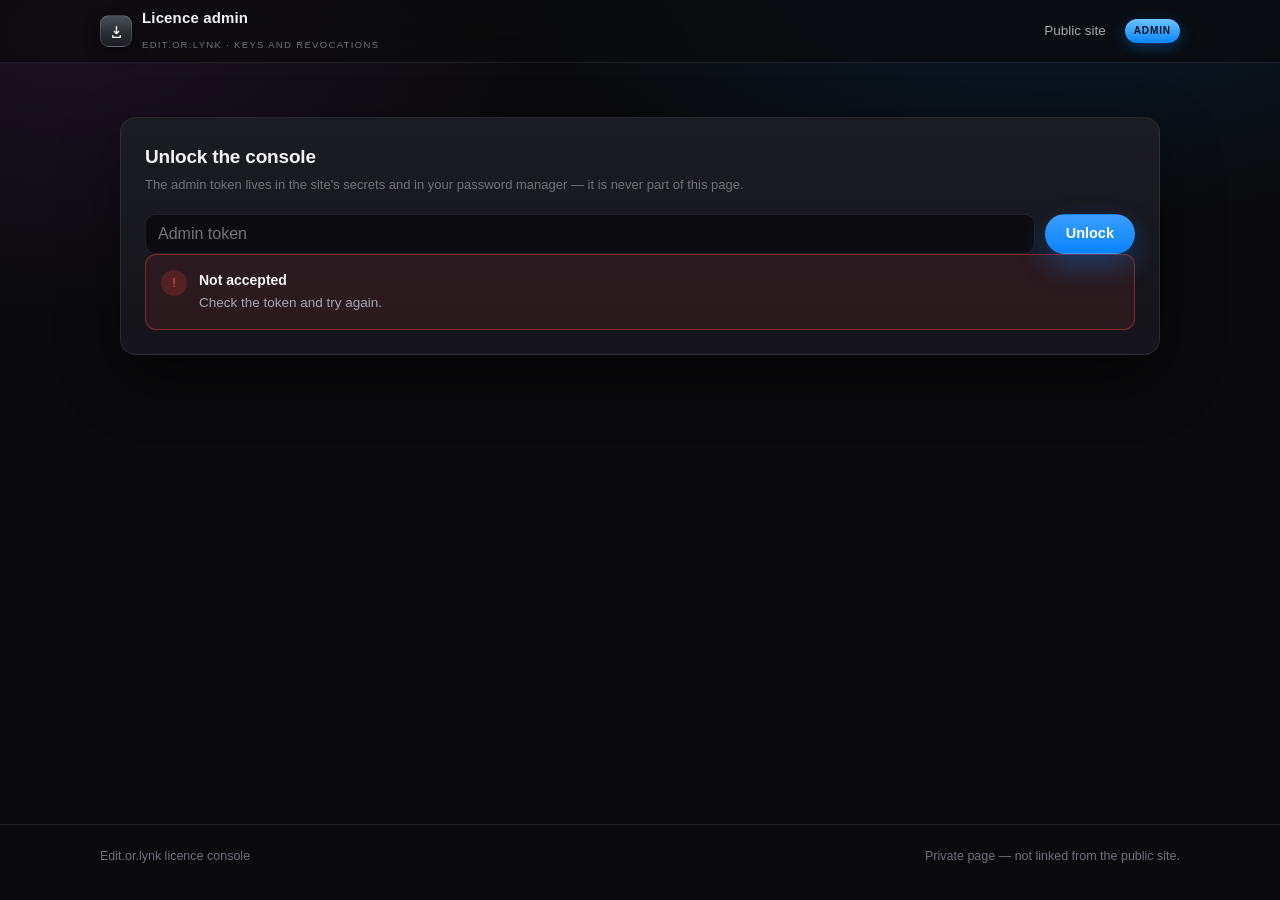
==== public/admin.html @ e5c4f93d "Add files via upload" ====
<!doctype html>
<html lang="en">
  <head>
    <meta charset="utf-8" />
    <meta name="viewport" content="width=device-width, initial-scale=1" />
    <title>Licence admin · Edit.or.lynk</title>
    <meta name="robots" content="noindex, nofollow" />
    <link rel="stylesheet" href="styles.css" />
  </head>
  <body>
    <header class="site-header">
      <div class="wrap">
        <a class="brand" href="admin.html">
          <span class="mark" aria-hidden="true">
            <svg width="17" height="17" viewBox="0 0 32 32" fill="none">
              <path d="M16 7v13M16 20l-4-4M16 20l4-4M9 24v3h14v-3" stroke="white" stroke-width="2.6" stroke-linecap="round" stroke-linejoin="round" />
            </svg>
          </span>
          <span>
            <strong>Licence admin</strong><br />
            <span class="sub">Edit.or.lynk · keys and revocations</span>
          </span>
        </a>
        <nav class="nav" aria-label="Main">
          <a class="link" href="get-pro-key.html">Public site</a>
          <span class="badge-pro">ADMIN</span>
        </nav>
      </div>
    </header>

    <main>
      <div class="wrap" style="max-width: 1040px">
        <section class="card" id="gate">
          <h2>Unlock the console</h2>
          <p class="hint">
            The admin token lives in the site's secrets and in your password manager —
            it is never part of this page.
          </p>
          <div class="toolbar" style="margin-bottom: 0">
            <input id="token" type="password" placeholder="Admin token" autocomplete="off" style="flex: 1; min-width: 220px" />
            <button class="btn btn-primary" id="unlock" type="button" style="height: 40px">Unlock</button>
          </div>
          <div class="status bad" id="gate-status" hidden>
            <span class="icon" aria-hidden="true">!</span>
            <span><strong>Not accepted</strong>Check the token and try again.</span>
          </div>
        </section>

        <div id="console" hidden>
          <section class="admin-grid" aria-label="Overview">
            <div class="stat"><div class="k">Active keys</div><div class="v" id="stat-active">—</div></div>
            <div class="stat"><div class="k">Total issued</div><div class="v" id="stat-total">—</div></div>
            <div class="stat"><div class="k">Revoked</div><div class="v" id="stat-revoked">—</div></div>
            <div class="stat"><div class="k">Campaign keys</div><div class="v" id="stat-issued">—</div></div>
          </section>

          <section class="card">
            <h2>Generate keys</h2>
            <p class="hint">Cryptographically random, one redemption each, expiring a year from today.</p>
            <div class="toolbar" style="margin-bottom: 0">
              <input id="gen-count" type="number" min="1" max="50" value="1" aria-label="How many keys" />
              <select id="gen-days" aria-label="Validity in days">
                <option value="30">30 days</option>
                <option value="90">90 days</option>
                <option value="180">180 days</option>
                <option value="365" selected>1 year</option>
                <option value="730">2 years</option>
              </select>
              <input id="gen-note" type="text" placeholder="Note (e.g. winner, partner)" aria-label="Note" />
              <button class="btn btn-primary" id="generate" type="button" style="height: 40px">Generate</button>
            </div>
            <div class="status good" id="gen-result" hidden>
              <span class="icon" aria-hidden="true">✓</span>
              <span><strong>Keys created</strong><span id="gen-keys"></span></span>
            </div>
          </section>

          <section class="card">
            <h2>Keys</h2>
            <div class="toolbar">
              <input id="search" type="search" placeholder="Search a key…" aria-label="Search keys" />
              <select id="filter" aria-label="Filter by status">
                <option value="">All statuses</option>
                <option value="active">Active</option>
                <option value="revoked">Revoked</option>
              </select>
            </div>
            <div class="table-scroll">
              <table>
                <thead>
                  <tr>
                    <th>Key</th>
                    <th>Status</th>
                    <th>Created</th>
                    <th>Expires</th>
                    <th>Uses</th>
                    <th>Note</th>
                    <th></th>
                  </tr>
                </thead>
                <tbody id="rows">
                  <tr><td colspan="7">Unlock the console to see keys.</td></tr>
                </tbody>
              </table>
            </div>
          </section>

          <section class="card">
            <h2>Audit</h2>
            <p class="hint">Activations, campaign issues, revocations and rejected attempts.</p>
            <ul class="log" id="audit">
              <li><span>No entries yet.</span></li>
            </ul>
          </section>
        </div>
      </div>
    </main>

    <footer class="site-footer">
      <div class="wrap">
        <span>Edit.or.lynk licence console</span>
        <span>Private page — not linked from the public site.</span>
      </div>
    </footer>

    <script src="admin.js"></script>
  </body>
</html>
---- public/styles.css ----
/* Edit.or.lynk — Pro Key site
   Visual direction: a dark premium page with glassy cards, a plan badge,
   a numbered path, a highlighted result card and a quiet trust line — the
   shape of a modern download-manager pricing page, drawn in this app's own
   graphite palette. */

:root {
  color-scheme: dark;
  --bg: #0a0a0c;
  --panel: #14141a;
  --panel-2: #1b1b22;
  --panel-3: #22222b;
  --text: #f4f4f6;
  --secondary: #a6a6b0;
  --tertiary: #71717c;
  --stroke: rgba(255, 255, 255, 0.085);
  --stroke-strong: rgba(255, 255, 255, 0.16);
  --accent: #0a84ff;
  --accent-soft: rgba(10, 132, 255, 0.14);
  --green: #30d158;
  --green-soft: rgba(48, 209, 88, 0.12);
  --amber: #ffd60a;
  --red: #ff453a;
  --radius: 16px;
  --radius-sm: 11px;
  --shadow: 0 24px 60px rgba(0, 0, 0, 0.45);
}

* {
  box-sizing: border-box;
}

html {
  -webkit-text-size-adjust: 100%;
}

body {
  margin: 0;
  min-height: 100vh;
  background:
    radial-gradient(900px 480px at 82% -8%, rgba(10, 132, 255, 0.16), transparent 62%),
    radial-gradient(760px 460px at 6% 4%, rgba(191, 90, 242, 0.1), transparent 60%),
    var(--bg);
  color: var(--text);
  font: 16px/1.55 -apple-system, BlinkMacSystemFont, "SF Pro Text", "Segoe UI", Roboto, Helvetica, Arial, sans-serif;
  -webkit-font-smoothing: antialiased;
  display: flex;
  flex-direction: column;
}

a {
  color: inherit;
}

button,
input {
  font: inherit;
}

:focus-visible {
  outline: 2px solid var(--accent);
  outline-offset: 2px;
}

.wrap {
  width: min(1080px, calc(100% - 40px));
  margin: 0 auto;
}

/* --- Header -------------------------------------------------------------- */

.site-header {
  position: sticky;
  top: 0;
  z-index: 20;
  backdrop-filter: blur(16px);
  background: rgba(10, 10, 12, 0.72);
  border-bottom: 1px solid var(--stroke);
}

.site-header .wrap {
  display: flex;
  align-items: center;
  gap: 14px;
  height: 62px;
}

.brand {
  display: flex;
  align-items: center;
  gap: 10px;
  text-decoration: none;
  min-width: 0;
}

.brand .mark {
  width: 32px;
  height: 32px;
  border-radius: 9px;
  display: grid;
  place-items: center;
  background: linear-gradient(180deg, #4a4e57, #272a2f 62%, #1b1d21);
  border: 1px solid rgba(255, 255, 255, 0.16);
  box-shadow: 0 6px 16px rgba(0, 0, 0, 0.4);
  flex: none;
}

.brand strong {
  font-size: 15px;
  font-weight: 650;
  letter-spacing: 0.01em;
  white-space: nowrap;
}

.brand .sub {
  font-size: 9.5px;
  letter-spacing: 0.14em;
  color: var(--tertiary);
  text-transform: uppercase;
}

.nav {
  margin-left: auto;
  display: flex;
  align-items: center;
  gap: 8px;
}

.nav a.link {
  font-size: 13.5px;
  color: var(--secondary);
  text-decoration: none;
  padding: 8px 11px;
  border-radius: 9px;
}

.nav a.link:hover {
  color: var(--text);
  background: rgba(255, 255, 255, 0.05);
}

.badge-pro {
  font-size: 10px;
  font-weight: 800;
  letter-spacing: 0.09em;
  color: #06121f;
  background: linear-gradient(180deg, #6cc4ff, var(--accent));
  padding: 4px 9px;
  border-radius: 999px;
  box-shadow: 0 4px 14px rgba(10, 132, 255, 0.35);
}

/* --- Hero ---------------------------------------------------------------- */

main {
  flex: 1;
  padding: 54px 0 72px;
}

.hero {
  text-align: center;
  max-width: 720px;
  margin: 0 auto 34px;
}

.pill {
  display: inline-flex;
  align-items: center;
  gap: 7px;
  font-size: 12px;
  font-weight: 600;
  color: var(--secondary);
  background: rgba(255, 255, 255, 0.05);
  border: 1px solid var(--stroke);
  padding: 6px 13px;
  border-radius: 999px;
  margin-bottom: 18px;
}

.pill .dot {
  width: 7px;
  height: 7px;
  border-radius: 50%;
  background: var(--green);
  box-shadow: 0 0 10px rgba(48, 209, 88, 0.7);
}

h1 {
  font-size: clamp(34px, 6vw, 52px);
  line-height: 1.06;
  letter-spacing: -0.02em;
  margin: 0 0 14px;
  font-weight: 750;
}

h1 em {
  font-style: normal;
  background: linear-gradient(120deg, #8ec9ff, var(--accent) 55%, #b58cff);
  -webkit-background-clip: text;
  background-clip: text;
  color: transparent;
}

.lede {
  font-size: clamp(15px, 2.4vw, 17.5px);
  color: var(--secondary);
  margin: 0 auto;
  max-width: 620px;
}

/* --- Steps --------------------------------------------------------------- */

.steps {
  display: grid;
  grid-template-columns: repeat(4, 1fr);
  gap: 14px;
  margin: 34px 0 30px;
}

.step {
  background: linear-gradient(180deg, var(--panel-2), var(--panel));
  border: 1px solid var(--stroke);
  border-radius: var(--radius);
  padding: 18px 16px;
  text-align: left;
}

.step .num {
  width: 26px;
  height: 26px;
  border-radius: 8px;
  display: grid;
  place-items: center;
  font-size: 12.5px;
  font-weight: 700;
  background: var(--accent-soft);
  color: #7cc0ff;
  border: 1px solid rgba(10, 132, 255, 0.35);
  margin-bottom: 11px;
}

.step h3 {
  font-size: 14px;
  margin: 0 0 5px;
  font-weight: 650;
}

.step p {
  font-size: 12.5px;
  color: var(--tertiary);
  margin: 0;
}

/* --- Cards --------------------------------------------------------------- */

.card {
  background: linear-gradient(180deg, var(--panel-2), var(--panel));
  border: 1px solid var(--stroke);
  border-radius: var(--radius);
  padding: 24px;
  box-shadow: var(--shadow);
}

.card + .card {
  margin-top: 16px;
}

.card h2 {
  font-size: 19px;
  margin: 0 0 4px;
  font-weight: 680;
  letter-spacing: -0.01em;
}

.card .hint {
  font-size: 13px;
  color: var(--tertiary);
  margin: 0 0 18px;
}

.grid-2 {
  display: grid;
  grid-template-columns: 1.15fr 0.85fr;
  gap: 16px;
}

.field label {
  display: block;
  font-size: 12.5px;
  font-weight: 600;
  color: var(--secondary);
  margin-bottom: 7px;
}

.field input {
  width: 100%;
  height: 48px;
  padding: 0 15px;
  border-radius: var(--radius-sm);
  border: 1px solid var(--stroke);
  background: #0c0c10;
  color: var(--text);
}

.field input::placeholder {
  color: var(--tertiary);
}

.field input:focus {
  border-color: rgba(10, 132, 255, 0.6);
}

.actions {
  display: flex;
  flex-wrap: wrap;
  gap: 10px;
  margin-top: 16px;
  align-items: center;
}

.btn {
  display: inline-flex;
  align-items: center;
  justify-content: center;
  gap: 8px;
  height: 46px;
  padding: 0 20px;
  border-radius: 999px;
  border: 1px solid transparent;
  font-size: 14.5px;
  font-weight: 640;
  cursor: pointer;
  text-decoration: none;
  transition: transform 0.12s ease, filter 0.12s ease, background 0.12s ease;
}

.btn:active {
  transform: scale(0.985);
}

.btn-primary {
  background: linear-gradient(180deg, #3a9dff, var(--accent));
  color: #fff;
  box-shadow: 0 12px 28px rgba(10, 132, 255, 0.32);
}

.btn-primary:hover {
  filter: brightness(1.06);
}

.btn-ghost {
  background: rgba(255, 255, 255, 0.06);
  border-color: var(--stroke);
  color: var(--text);
}

.btn-ghost:hover {
  background: rgba(255, 255, 255, 0.1);
}

.btn[disabled] {
  opacity: 0.55;
  cursor: not-allowed;
}

/* --- Verification status -------------------------------------------------- */

.status {
  display: flex;
  gap: 12px;
  align-items: flex-start;
  padding: 15px;
  border-radius: var(--radius-sm);
  border: 1px solid var(--stroke);
  background: rgba(255, 255, 255, 0.035);
  font-size: 13.5px;
  color: var(--secondary);
}

.status .icon {
  flex: none;
  width: 26px;
  height: 26px;
  border-radius: 50%;
  display: grid;
  place-items: center;
  background: rgba(255, 255, 255, 0.07);
  color: var(--secondary);
  font-size: 13px;
}

.status strong {
  display: block;
  color: var(--text);
  font-size: 14px;
  margin-bottom: 2px;
}

.status.pending .icon {
  color: var(--amber);
}

.status.good {
  border-color: rgba(48, 209, 88, 0.4);
  background: var(--green-soft);
}

.status.good .icon {
  background: rgba(48, 209, 88, 0.2);
  color: var(--green);
}

.status.bad {
  border-color: rgba(255, 69, 58, 0.4);
  background: rgba(255, 69, 58, 0.09);
}

.status.bad .icon {
  background: rgba(255, 69, 58, 0.2);
  color: var(--red);
}

.status.warn {
  border-color: rgba(255, 214, 10, 0.35);
  background: rgba(255, 214, 10, 0.08);
}

.status.warn .icon {
  background: rgba(255, 214, 10, 0.18);
  color: var(--amber);
}

.spinner {
  width: 14px;
  height: 14px;
  border-radius: 50%;
  border: 2px solid rgba(255, 255, 255, 0.22);
  border-top-color: var(--accent);
  animation: spin 0.8s linear infinite;
}

@keyframes spin {
  to {
    transform: rotate(360deg);
  }
}

.code-box {
  margin-top: 14px;
  display: flex;
  align-items: center;
  gap: 12px;
  padding: 14px 16px;
  border-radius: var(--radius-sm);
  background: #0c0c10;
  border: 1px dashed var(--stroke-strong);
}

.code-box .label {
  font-size: 11.5px;
  letter-spacing: 0.1em;
  text-transform: uppercase;
  color: var(--tertiary);
}

.code-box code {
  font-family: "SF Mono", ui-monospace, Menlo, monospace;
  font-size: 22px;
  font-weight: 650;
  letter-spacing: 0.16em;
}

/* --- Key result ----------------------------------------------------------- */

.key-result {
  text-align: center;
  padding: 26px;
  border-radius: var(--radius);
  background:
    radial-gradient(420px 160px at 50% 0%, rgba(48, 209, 88, 0.16), transparent 70%),
    linear-gradient(180deg, var(--panel-2), var(--panel));
  border: 1px solid rgba(48, 209, 88, 0.35);
}

.key-result .tick {
  width: 62px;
  height: 62px;
  margin: 0 auto 14px;
  border-radius: 50%;
  display: grid;
  place-items: center;
  background: var(--green-soft);
  border: 1.5px solid rgba(48, 209, 88, 0.55);
  color: var(--green);
  font-size: 28px;
  animation: pop 0.45s cubic-bezier(0.2, 0.9, 0.3, 1.4);
}

@keyframes pop {
  from {
    transform: scale(0.4);
    opacity: 0;
  }
  to {
    transform: scale(1);
    opacity: 1;
  }
}

.key-result h2 {
  margin-bottom: 6px;
}

.key-value {
  font-family: "SF Mono", ui-monospace, Menlo, monospace;
  font-size: clamp(20px, 4.4vw, 30px);
  font-weight: 700;
  letter-spacing: 0.08em;
  padding: 15px;
  margin: 16px 0;
  border-radius: var(--radius-sm);
  background: #0c0c10;
  border: 1px solid var(--stroke);
  word-break: break-all;
}

.howto {
  text-align: left;
  margin: 8px auto 0;
  max-width: 460px;
  font-size: 13.5px;
  color: var(--secondary);
}

.howto ol {
  margin: 10px 0 0;
  padding-left: 20px;
}

.howto li {
  margin-bottom: 5px;
}

.trust {
  text-align: center;
  color: var(--tertiary);
  font-size: 12.5px;
  margin-top: 26px;
}

/* --- Features strip -------------------------------------------------------- */

.features {
  display: grid;
  grid-template-columns: repeat(3, 1fr);
  gap: 14px;
  margin-top: 18px;
}

.feature {
  background: var(--panel);
  border: 1px solid var(--stroke);
  border-radius: var(--radius);
  padding: 16px;
}

.feature h3 {
  font-size: 13.5px;
  margin: 0 0 4px;
}

.feature p {
  font-size: 12.5px;
  color: var(--tertiary);
  margin: 0;
}

.feature .tick {
  color: var(--green);
  font-weight: 800;
}

/* --- Admin ----------------------------------------------------------------- */

.admin-grid {
  display: grid;
  grid-template-columns: repeat(4, 1fr);
  gap: 12px;
  margin-bottom: 18px;
}

.stat {
  background: var(--panel-2);
  border: 1px solid var(--stroke);
  border-radius: var(--radius-sm);
  padding: 15px;
}

.stat .k {
  font-size: 11px;
  letter-spacing: 0.1em;
  text-transform: uppercase;
  color: var(--tertiary);
}

.stat .v {
  font-size: 27px;
  font-weight: 720;
  letter-spacing: -0.02em;
}

.toolbar {
  display: flex;
  flex-wrap: wrap;
  gap: 10px;
  margin-bottom: 14px;
  align-items: center;
}

.toolbar input,
.toolbar select {
  height: 40px;
  padding: 0 12px;
  border-radius: 10px;
  background: #0c0c10;
  border: 1px solid var(--stroke);
  color: var(--text);
}

.toolbar input[type="search"] {
  min-width: 240px;
  flex: 1;
}

table {
  width: 100%;
  border-collapse: collapse;
  font-size: 13px;
}

th,
td {
  text-align: left;
  padding: 11px 10px;
  border-bottom: 1px solid var(--stroke);
  vertical-align: middle;
}

th {
  font-size: 11px;
  text-transform: uppercase;
  letter-spacing: 0.08em;
  color: var(--tertiary);
}

td.key {
  font-family: "SF Mono", ui-monospace, Menlo, monospace;
  letter-spacing: 0.03em;
}

.tag {
  display: inline-block;
  font-size: 11px;
  font-weight: 650;
  padding: 3px 8px;
  border-radius: 999px;
  border: 1px solid var(--stroke);
  color: var(--secondary);
}

.tag.active {
  color: var(--green);
  border-color: rgba(48, 209, 88, 0.45);
  background: var(--green-soft);
}

.tag.revoked {
  color: var(--red);
  border-color: rgba(255, 69, 58, 0.45);
  background: rgba(255, 69, 58, 0.1);
}

.row-actions {
  display: flex;
  gap: 6px;
}

.mini {
  height: 30px;
  padding: 0 11px;
  border-radius: 8px;
  font-size: 12px;
  font-weight: 600;
  border: 1px solid var(--stroke);
  background: rgba(255, 255, 255, 0.06);
  color: var(--text);
  cursor: pointer;
}

.mini.danger {
  color: var(--red);
  border-color: rgba(255, 69, 58, 0.4);
}

.table-scroll {
  overflow-x: auto;
}

.log {
  list-style: none;
  padding: 0;
  margin: 0;
  font-size: 12.5px;
}

.log li {
  display: flex;
  gap: 10px;
  padding: 8px 0;
  border-bottom: 1px solid var(--stroke);
  color: var(--secondary);
}

.log time {
  color: var(--tertiary);
  font-family: "SF Mono", ui-monospace, Menlo, monospace;
  font-size: 11.5px;
  flex: none;
}

/* --- Footer ---------------------------------------------------------------- */

.site-footer {
  border-top: 1px solid var(--stroke);
  padding: 22px 0 34px;
  color: var(--tertiary);
  font-size: 12.5px;
}

.site-footer .wrap {
  display: flex;
  flex-wrap: wrap;
  gap: 12px;
  align-items: center;
  justify-content: space-between;
}

/* --- Responsive ------------------------------------------------------------ */

@media (max-width: 960px) {
  .steps {
    grid-template-columns: repeat(2, 1fr);
  }
  .grid-2 {
    grid-template-columns: 1fr;
  }
  .features {
    grid-template-columns: 1fr 1fr;
  }
  .admin-grid {
    grid-template-columns: 1fr 1fr;
  }
}

@media (max-width: 640px) {
  .wrap {
    width: calc(100% - 28px);
  }
  main {
    padding: 34px 0 52px;
  }
  .steps,
  .features {
    grid-template-columns: 1fr;
  }
  .nav a.link {
    display: none;
  }
  .card {
    padding: 18px;
  }
  .actions .btn {
    width: 100%;
  }
  .site-footer .wrap {
    justify-content: center;
    text-align: center;
  }
}
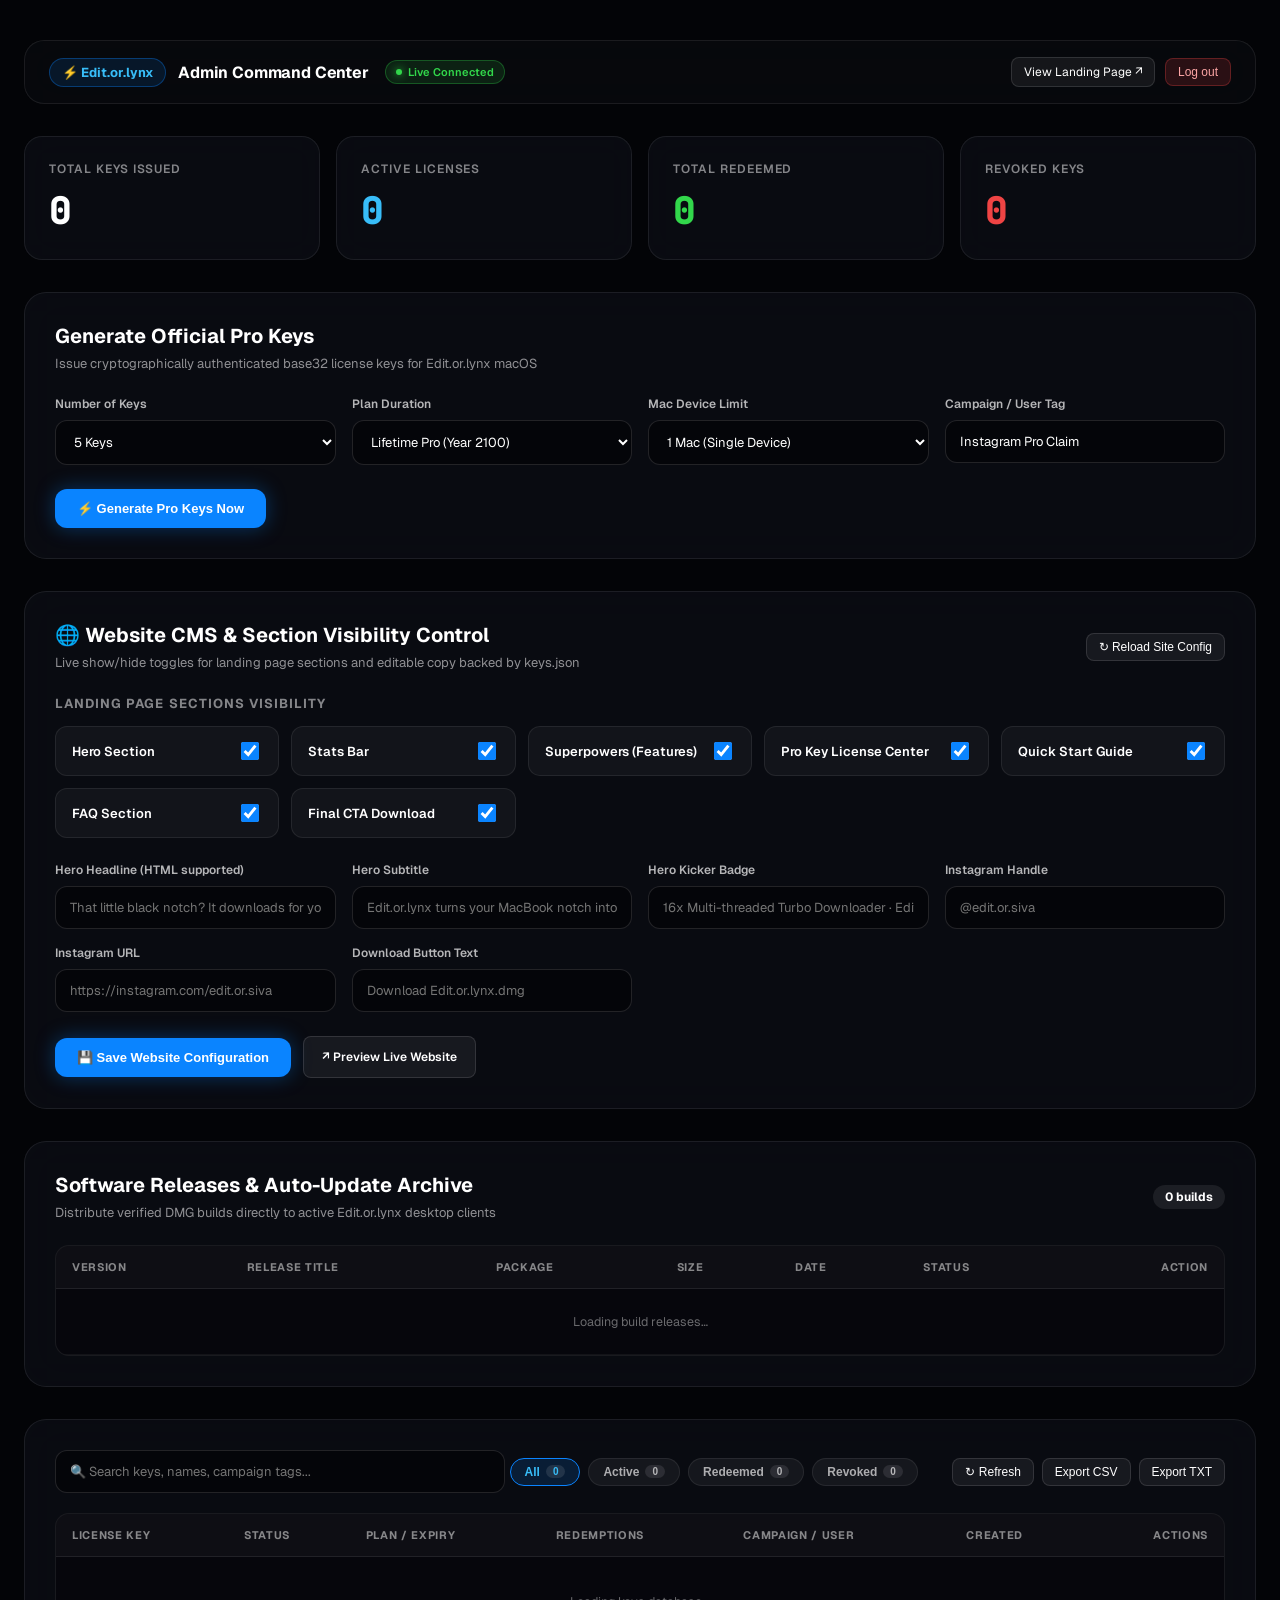
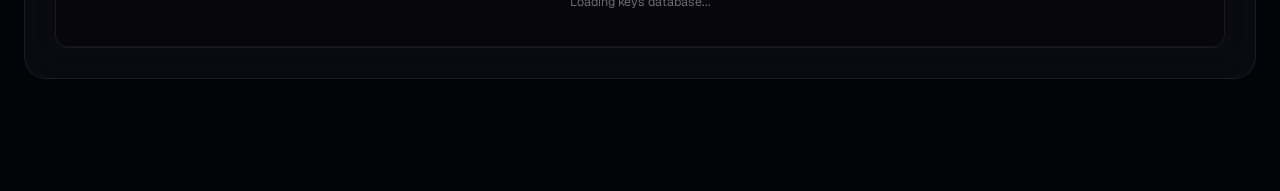
==== commit eee99753: "feat: in-app settings with notch sizing, YouTube 4K & lossless stream selector, unique now playing c" ====
--- a/public/admin.html
+++ b/public/admin.html
@@ -1,128 +1,647 @@
-<!doctype html>
+<!DOCTYPE html>
 <html lang="en">
-  <head>
-    <meta charset="utf-8" />
-    <meta name="viewport" content="width=device-width, initial-scale=1" />
-    <title>Licence admin · Edit.or.lynk</title>
-    <meta name="robots" content="noindex, nofollow" />
-    <link rel="stylesheet" href="styles.css" />
-  </head>
-  <body>
-    <header class="site-header">
-      <div class="wrap">
-        <a class="brand" href="admin.html">
-          <span class="mark" aria-hidden="true">
-            <svg width="17" height="17" viewBox="0 0 32 32" fill="none">
-              <path d="M16 7v13M16 20l-4-4M16 20l4-4M9 24v3h14v-3" stroke="white" stroke-width="2.6" stroke-linecap="round" stroke-linejoin="round" />
-            </svg>
-          </span>
-          <span>
-            <strong>Licence admin</strong><br />
-            <span class="sub">Edit.or.lynk · keys and revocations</span>
-          </span>
+<head>
+  <meta charset="UTF-8">
+  <meta name="viewport" content="width=device-width, initial-scale=1.0">
+  <title>Admin Dashboard · Edit.or.lynx Pro Key Command Center</title>
+  
+  <link rel="preconnect" href="https://fonts.googleapis.com">
+  <link rel="preconnect" href="https://fonts.gstatic.com" crossorigin>
+  <link href="https://fonts.googleapis.com/css2?family=Geist:wght@400;500;600;700&family=JetBrains+Mono:wght@400;600&display=swap" rel="stylesheet">
+  
+  <link rel="stylesheet" href="/styles.css">
+  <link rel="icon" href="data:image/svg+xml,<svg xmlns=%22http://www.w3.org/2000/svg%22 viewBox=%220 0 24 24%22><path fill=%22%230a84ff%22 d=%22M12 2L2 7l10 5 10-5-10-5zM2 17l10 5 10-5M2 12l10 5 10-5%22/></svg>">
+
+  <style>
+    :root {
+      --admin-bg: #030407;
+      --admin-card: rgba(13, 15, 23, 0.72);
+      --admin-border: rgba(255, 255, 255, 0.08);
+      --admin-accent: #0a84ff;
+    }
+    body {
+      background: var(--admin-bg);
+      color: #fff;
+      font-family: 'Geist', -apple-system, BlinkMacSystemFont, 'Inter', sans-serif;
+      margin: 0;
+      padding: 0;
+      min-height: 100vh;
+      overflow-x: hidden;
+    }
+    .admin-container {
+      max-width: 1240px;
+      margin: 0 auto;
+      padding: 40px 24px 80px;
+      position: relative;
+      z-index: 10;
+    }
+    .admin-nav {
+      display: flex;
+      align-items: center;
+      justify-content: space-between;
+      padding: 16px 24px;
+      background: rgba(10, 12, 18, 0.6);
+      backdrop-filter: blur(20px);
+      border: 1px solid var(--admin-border);
+      border-radius: 20px;
+      margin-bottom: 32px;
+    }
+    .admin-brand {
+      display: flex;
+      align-items: center;
+      gap: 12px;
+      text-decoration: none;
+      color: #fff;
+    }
+    .admin-logo-pill {
+      display: flex;
+      align-items: center;
+      gap: 8px;
+      padding: 5px 12px;
+      background: rgba(10, 132, 255, 0.12);
+      border: 1px solid rgba(10, 132, 255, 0.35);
+      border-radius: 100px;
+      font-size: 13px;
+      font-weight: 700;
+      color: #38bdf8;
+    }
+    .admin-status-badge {
+      display: inline-flex;
+      align-items: center;
+      gap: 6px;
+      padding: 4px 10px;
+      border-radius: 100px;
+      background: rgba(50, 215, 75, 0.12);
+      border: 1px solid rgba(50, 215, 75, 0.3);
+      font-size: 11px;
+      font-weight: 600;
+      color: #32d74b;
+    }
+    .admin-status-badge .dot {
+      width: 6px;
+      height: 6px;
+      border-radius: 50%;
+      background: #32d74b;
+      box-shadow: 0 0 8px #32d74b;
+    }
+    .admin-grid {
+      display: grid;
+      grid-template-columns: repeat(auto-fit, minmax(240px, 1fr));
+      gap: 16px;
+      margin-bottom: 32px;
+    }
+    .stat-tile {
+      background: var(--admin-card);
+      border: 1px solid var(--admin-border);
+      backdrop-filter: blur(16px);
+      padding: 24px;
+      border-radius: 18px;
+      position: relative;
+      overflow: hidden;
+      transition: transform 0.3s, border-color 0.3s;
+    }
+    .stat-tile:hover {
+      transform: translateY(-2px);
+      border-color: rgba(10, 132, 255, 0.3);
+    }
+    .stat-title {
+      font-size: 12px;
+      text-transform: uppercase;
+      letter-spacing: 0.08em;
+      color: rgba(255, 255, 255, 0.5);
+      margin-bottom: 8px;
+      font-weight: 600;
+    }
+    .stat-val {
+      font-size: 38px;
+      font-weight: 800;
+      font-family: 'JetBrains Mono', monospace;
+      color: #fff;
+    }
+    .glass-card {
+      background: var(--admin-card);
+      border: 1px solid var(--admin-border);
+      backdrop-filter: blur(20px);
+      border-radius: 22px;
+      padding: 30px;
+      margin-bottom: 32px;
+      position: relative;
+    }
+    .card-header {
+      margin-bottom: 24px;
+    }
+    .card-header h3 {
+      font-size: 20px;
+      font-weight: 700;
+      margin: 0 0 6px 0;
+      color: #fff;
+    }
+    .card-header p {
+      font-size: 13px;
+      color: rgba(255, 255, 255, 0.55);
+      margin: 0;
+    }
+    .generator-grid {
+      display: grid;
+      grid-template-columns: repeat(auto-fit, minmax(200px, 1fr));
+      gap: 16px;
+      margin-bottom: 24px;
+    }
+    .input-group {
+      display: flex;
+      flex-direction: column;
+      gap: 8px;
+    }
+    .input-group label {
+      font-size: 12px;
+      font-weight: 600;
+      color: rgba(255, 255, 255, 0.7);
+    }
+    .select-field, .input-field {
+      background: rgba(0, 0, 0, 0.45);
+      border: 1px solid rgba(255, 255, 255, 0.12);
+      border-radius: 12px;
+      padding: 12px 14px;
+      color: #fff;
+      font-size: 13px;
+      outline: none;
+      transition: border-color 0.2s, box-shadow 0.2s;
+      font-family: inherit;
+    }
+    .select-field:focus, .input-field:focus {
+      border-color: var(--admin-accent);
+      box-shadow: 0 0 16px rgba(10, 132, 255, 0.3);
+    }
+    .filter-bar {
+      display: flex;
+      align-items: center;
+      justify-content: space-between;
+      gap: 16px;
+      margin-bottom: 20px;
+      flex-wrap: wrap;
+    }
+    .filter-chips {
+      display: flex;
+      gap: 8px;
+    }
+    .filter-chip {
+      background: rgba(255, 255, 255, 0.05);
+      border: 1px solid rgba(255, 255, 255, 0.08);
+      border-radius: 100px;
+      padding: 6px 14px;
+      font-size: 12px;
+      font-weight: 600;
+      color: rgba(255, 255, 255, 0.65);
+      cursor: pointer;
+      display: inline-flex;
+      align-items: center;
+      gap: 6px;
+      transition: all 0.2s;
+    }
+    .filter-chip:hover {
+      color: #fff;
+      border-color: rgba(255, 255, 255, 0.2);
+    }
+    .filter-chip.active {
+      background: rgba(10, 132, 255, 0.15);
+      border-color: var(--admin-accent);
+      color: #38bdf8;
+    }
+    .count-badge {
+      background: rgba(255, 255, 255, 0.1);
+      padding: 1px 7px;
+      border-radius: 10px;
+      font-size: 10px;
+    }
+    .table-wrap {
+      overflow-x: auto;
+      border-radius: 14px;
+      border: 1px solid rgba(255, 255, 255, 0.08);
+      background: rgba(0, 0, 0, 0.3);
+    }
+    .keys-table {
+      width: 100%;
+      border-collapse: collapse;
+      text-align: left;
+      font-size: 12.5px;
+    }
+    .keys-table th {
+      padding: 14px 16px;
+      background: rgba(255, 255, 255, 0.03);
+      color: rgba(255, 255, 255, 0.5);
+      font-size: 11px;
+      text-transform: uppercase;
+      letter-spacing: 0.06em;
+      border-bottom: 1px solid rgba(255, 255, 255, 0.08);
+    }
+    .keys-table td {
+      padding: 14px 16px;
+      border-bottom: 1px solid rgba(255, 255, 255, 0.05);
+      color: rgba(255, 255, 255, 0.85);
+    }
+    .keys-table tr:hover td {
+      background: rgba(255, 255, 255, 0.02);
+    }
+    .key-badge {
+      display: inline-block;
+      padding: 3px 8px;
+      border-radius: 6px;
+      font-size: 11px;
+      font-weight: 700;
+      text-transform: uppercase;
+    }
+    .badge-active { background: rgba(50, 215, 75, 0.15); color: #32d74b; }
+    .badge-redeemed { background: rgba(56, 189, 248, 0.15); color: #38bdf8; }
+    .badge-revoked { background: rgba(239, 68, 68, 0.15); color: #ef4444; }
+    
+    .btn-admin {
+      background: var(--admin-accent);
+      color: #fff;
+      border: none;
+      border-radius: 12px;
+      padding: 12px 22px;
+      font-size: 13px;
+      font-weight: 700;
+      cursor: pointer;
+      display: inline-flex;
+      align-items: center;
+      gap: 8px;
+      box-shadow: 0 0 20px rgba(10, 132, 255, 0.35);
+      transition: all 0.2s;
+    }
+    .btn-admin:hover {
+      background: #0070e0;
+      transform: translateY(-1px);
+    }
+    .btn-sm-ghost {
+      background: rgba(255, 255, 255, 0.06);
+      border: 1px solid rgba(255, 255, 255, 0.12);
+      border-radius: 8px;
+      padding: 6px 12px;
+      color: #fff;
+      font-size: 12px;
+      cursor: pointer;
+      text-decoration: none;
+      transition: background 0.2s;
+    }
+    .btn-sm-ghost:hover {
+      background: rgba(255, 255, 255, 0.12);
+    }
+    .btn-sm-danger {
+      background: rgba(239, 68, 68, 0.15);
+      border: 1px solid rgba(239, 68, 68, 0.3);
+      border-radius: 8px;
+      padding: 6px 12px;
+      color: #fca5a5;
+      font-size: 12px;
+      cursor: pointer;
+      transition: background 0.2s;
+    }
+    .btn-sm-danger:hover {
+      background: rgba(239, 68, 68, 0.3);
+    }
+    .modal-overlay {
+      position: fixed;
+      inset: 0;
+      background: rgba(0, 0, 0, 0.82);
+      backdrop-filter: blur(24px);
+      display: grid;
+      place-items: center;
+      z-index: 9999;
+    }
+    .login-card {
+      background: #0a0b12;
+      border: 1px solid rgba(255, 255, 255, 0.12);
+      border-radius: 24px;
+      padding: 40px;
+      width: 100%;
+      max-width: 420px;
+      text-align: center;
+      box-shadow: 0 30px 80px rgba(0, 0, 0, 0.8), 0 0 60px rgba(10, 132, 255, 0.15);
+    }
+    .toast-notice {
+      position: fixed;
+      bottom: 24px;
+      right: 24px;
+      background: #0d1117;
+      border: 1px solid var(--admin-accent);
+      color: #fff;
+      padding: 12px 20px;
+      border-radius: 12px;
+      font-size: 13px;
+      font-weight: 600;
+      box-shadow: 0 10px 30px rgba(0,0,0,0.8), 0 0 20px rgba(10, 132, 255, 0.25);
+      opacity: 0;
+      pointer-events: none;
+      transform: translateY(12px);
+      transition: all 0.3s;
+      z-index: 10000;
+    }
+    .toast-notice.show {
+      opacity: 1;
+      transform: translateY(0);
+    }
+  </style>
+</head>
+<body>
+  <canvas id="bgCanvas" style="position: fixed; top: 0; left: 0; width: 100vw; height: 100vh; pointer-events: none; z-index: 0;"></canvas>
+
+  <div class="admin-container">
+    <!-- Top Navigation -->
+    <header class="admin-nav">
+      <div style="display: flex; align-items: center; gap: 16px;">
+        <a href="/" class="admin-brand">
+          <div class="admin-logo-pill">
+            <span>⚡ Edit.or.lynx</span>
+          </div>
+          <span style="font-weight: 700; font-size: 16px; letter-spacing: -0.01em;">Admin Command Center</span>
         </a>
-        <nav class="nav" aria-label="Main">
-          <a class="link" href="get-pro-key.html">Public site</a>
-          <span class="badge-pro">ADMIN</span>
-        </nav>
+        <div class="admin-status-badge">
+          <span class="dot"></span> Live Connected
+        </div>
+      </div>
+      
+      <div style="display: flex; align-items: center; gap: 10px;">
+        <a href="/" class="btn-sm-ghost" target="_blank">View Landing Page ↗</a>
+        <button id="logoutBtn" class="btn-sm-danger">Log out</button>
       </div>
     </header>
 
-    <main>
-      <div class="wrap" style="max-width: 1040px">
-        <section class="card" id="gate">
-          <h2>Unlock the console</h2>
-          <p class="hint">
-            The admin token lives in the site's secrets and in your password manager —
-            it is never part of this page.
-          </p>
-          <div class="toolbar" style="margin-bottom: 0">
-            <input id="token" type="password" placeholder="Admin token" autocomplete="off" style="flex: 1; min-width: 220px" />
-            <button class="btn btn-primary" id="unlock" type="button" style="height: 40px">Unlock</button>
-          </div>
-          <div class="status bad" id="gate-status" hidden>
-            <span class="icon" aria-hidden="true">!</span>
-            <span><strong>Not accepted</strong>Check the token and try again.</span>
-          </div>
-        </section>
-
-        <div id="console" hidden>
-          <section class="admin-grid" aria-label="Overview">
-            <div class="stat"><div class="k">Active keys</div><div class="v" id="stat-active">—</div></div>
-            <div class="stat"><div class="k">Total issued</div><div class="v" id="stat-total">—</div></div>
-            <div class="stat"><div class="k">Revoked</div><div class="v" id="stat-revoked">—</div></div>
-            <div class="stat"><div class="k">Campaign keys</div><div class="v" id="stat-issued">—</div></div>
-          </section>
-
-          <section class="card">
-            <h2>Generate keys</h2>
-            <p class="hint">Cryptographically random, one redemption each, expiring a year from today.</p>
-            <div class="toolbar" style="margin-bottom: 0">
-              <input id="gen-count" type="number" min="1" max="50" value="1" aria-label="How many keys" />
-              <select id="gen-days" aria-label="Validity in days">
-                <option value="30">30 days</option>
-                <option value="90">90 days</option>
-                <option value="180">180 days</option>
-                <option value="365" selected>1 year</option>
-                <option value="730">2 years</option>
-              </select>
-              <input id="gen-note" type="text" placeholder="Note (e.g. winner, partner)" aria-label="Note" />
-              <button class="btn btn-primary" id="generate" type="button" style="height: 40px">Generate</button>
-            </div>
-            <div class="status good" id="gen-result" hidden>
-              <span class="icon" aria-hidden="true">✓</span>
-              <span><strong>Keys created</strong><span id="gen-keys"></span></span>
-            </div>
-          </section>
-
-          <section class="card">
-            <h2>Keys</h2>
-            <div class="toolbar">
-              <input id="search" type="search" placeholder="Search a key…" aria-label="Search keys" />
-              <select id="filter" aria-label="Filter by status">
-                <option value="">All statuses</option>
-                <option value="active">Active</option>
-                <option value="revoked">Revoked</option>
-              </select>
-            </div>
-            <div class="table-scroll">
-              <table>
-                <thead>
-                  <tr>
-                    <th>Key</th>
-                    <th>Status</th>
-                    <th>Created</th>
-                    <th>Expires</th>
-                    <th>Uses</th>
-                    <th>Note</th>
-                    <th></th>
-                  </tr>
-                </thead>
-                <tbody id="rows">
-                  <tr><td colspan="7">Unlock the console to see keys.</td></tr>
-                </tbody>
-              </table>
-            </div>
-          </section>
-
-          <section class="card">
-            <h2>Audit</h2>
-            <p class="hint">Activations, campaign issues, revocations and rejected attempts.</p>
-            <ul class="log" id="audit">
-              <li><span>No entries yet.</span></li>
-            </ul>
-          </section>
-        </div>
-      </div>
-    </main>
-
-    <footer class="site-footer">
-      <div class="wrap">
-        <span>Edit.or.lynk licence console</span>
-        <span>Private page — not linked from the public site.</span>
-      </div>
-    </footer>
-
-    <script src="admin.js"></script>
-  </body>
+    <!-- Metrics Grid -->
+    <div class="admin-grid">
+      <div class="stat-tile">
+        <div class="stat-title">Total Keys Issued</div>
+        <div class="stat-val" id="statTotalKeys">0</div>
+      </div>
+      <div class="stat-tile">
+        <div class="stat-title">Active Licenses</div>
+        <div class="stat-val" id="statActiveKeys" style="color: #38bdf8;">0</div>
+      </div>
+      <div class="stat-tile">
+        <div class="stat-title">Total Redeemed</div>
+        <div class="stat-val" id="statRedeemed" style="color: #32d74b;">0</div>
+      </div>
+      <div class="stat-tile">
+        <div class="stat-title">Revoked Keys</div>
+        <div class="stat-val" id="statRevoked" style="color: #ef4444;">0</div>
+      </div>
+    </div>
+
+    <!-- Key Generator Card -->
+    <div class="glass-card">
+      <div class="card-header">
+        <h3>Generate Official Pro Keys</h3>
+        <p>Issue cryptographically authenticated base32 license keys for Edit.or.lynx macOS</p>
+      </div>
+
+      <form id="genForm">
+        <div class="generator-grid">
+          <div class="input-group">
+            <label for="genCount">Number of Keys</label>
+            <select id="genCount" class="select-field">
+              <option value="1">1 Key</option>
+              <option value="5" selected>5 Keys</option>
+              <option value="10">10 Keys</option>
+              <option value="25">25 Keys</option>
+              <option value="50">50 Keys</option>
+            </select>
+          </div>
+
+          <div class="input-group">
+            <label for="genDuration">Plan Duration</label>
+            <select id="genDuration" class="select-field">
+              <option value="lifetime" selected>Lifetime Pro (Year 2100)</option>
+              <option value="1year">1 Year Access</option>
+              <option value="6months">6 Months Access</option>
+              <option value="30days">30 Days Trial</option>
+            </select>
+          </div>
+
+          <div class="input-group">
+            <label for="genMaxRedemptions">Mac Device Limit</label>
+            <select id="genMaxRedemptions" class="select-field">
+              <option value="1" selected>1 Mac (Single Device)</option>
+              <option value="3">3 Macs (Family Bundle)</option>
+              <option value="10">10 Macs (Studio)</option>
+              <option value="999">Unlimited Devices</option>
+            </select>
+          </div>
+
+          <div class="input-group">
+            <label for="genTag">Campaign / User Tag</label>
+            <input type="text" id="genTag" class="input-field" placeholder="e.g. @edit.or.siva follower" value="Instagram Pro Claim">
+          </div>
+        </div>
+
+        <button type="submit" class="btn-admin" id="generateBtn">
+          <span>⚡ Generate Pro Keys Now</span>
+        </button>
+      </form>
+
+      <!-- Container for newly generated keys -->
+      <div id="generatedKeysContainer" style="display: none; margin-top: 24px; padding: 20px; background: rgba(10, 132, 255, 0.08); border: 1px solid rgba(10, 132, 255, 0.25); border-radius: 14px;">
+        <div style="display: flex; justify-content: space-between; align-items: center; margin-bottom: 12px;">
+          <span style="font-size: 13px; font-weight: 700; color: #38bdf8;">✓ Newly Generated License Keys</span>
+          <button type="button" class="btn-sm-ghost" id="copyAllGeneratedBtn">📋 Copy All Keys</button>
+        </div>
+        <div id="generatedKeysList" style="font-family: 'JetBrains Mono', monospace; font-size: 12.5px; line-height: 1.8; color: #fff;"></div>
+      </div>
+    </div>
+
+    <!-- Website CMS & Section Visibility Control Card -->
+    <div class="glass-card" id="cmsCard">
+      <div class="card-header" style="display: flex; justify-content: space-between; align-items: center;">
+        <div>
+          <h3>🌐 Website CMS &amp; Section Visibility Control</h3>
+          <p>Live show/hide toggles for landing page sections and editable copy backed by keys.json</p>
+        </div>
+        <button type="button" class="btn-sm-ghost" id="reloadCmsBtn">↻ Reload Site Config</button>
+      </div>
+
+      <form id="cmsForm">
+        <!-- Visibility Toggles Grid -->
+        <div style="margin-bottom: 24px;">
+          <h4 style="font-size: 13px; text-transform: uppercase; letter-spacing: 0.08em; color: rgba(255,255,255,0.5); margin: 0 0 14px 0;">Landing Page Sections Visibility</h4>
+          <div style="display: grid; grid-template-columns: repeat(auto-fit, minmax(220px, 1fr)); gap: 12px;">
+            <label class="cms-toggle-item" style="display: flex; align-items: center; justify-content: space-between; padding: 12px 16px; background: rgba(255,255,255,0.04); border: 1px solid rgba(255,255,255,0.08); border-radius: 12px; cursor: pointer;">
+              <span style="font-size: 13px; font-weight: 600;">Hero Section</span>
+              <input type="checkbox" id="cmsShowHero" checked style="accent-color: #0a84ff; width: 18px; height: 18px;">
+            </label>
+            <label class="cms-toggle-item" style="display: flex; align-items: center; justify-content: space-between; padding: 12px 16px; background: rgba(255,255,255,0.04); border: 1px solid rgba(255,255,255,0.08); border-radius: 12px; cursor: pointer;">
+              <span style="font-size: 13px; font-weight: 600;">Stats Bar</span>
+              <input type="checkbox" id="cmsShowStats" checked style="accent-color: #0a84ff; width: 18px; height: 18px;">
+            </label>
+            <label class="cms-toggle-item" style="display: flex; align-items: center; justify-content: space-between; padding: 12px 16px; background: rgba(255,255,255,0.04); border: 1px solid rgba(255,255,255,0.08); border-radius: 12px; cursor: pointer;">
+              <span style="font-size: 13px; font-weight: 600;">Superpowers (Features)</span>
+              <input type="checkbox" id="cmsShowSuperpowers" checked style="accent-color: #0a84ff; width: 18px; height: 18px;">
+            </label>
+            <label class="cms-toggle-item" style="display: flex; align-items: center; justify-content: space-between; padding: 12px 16px; background: rgba(255,255,255,0.04); border: 1px solid rgba(255,255,255,0.08); border-radius: 12px; cursor: pointer;">
+              <span style="font-size: 13px; font-weight: 600;">Pro Key License Center</span>
+              <input type="checkbox" id="cmsShowProKey" checked style="accent-color: #0a84ff; width: 18px; height: 18px;">
+            </label>
+            <label class="cms-toggle-item" style="display: flex; align-items: center; justify-content: space-between; padding: 12px 16px; background: rgba(255,255,255,0.04); border: 1px solid rgba(255,255,255,0.08); border-radius: 12px; cursor: pointer;">
+              <span style="font-size: 13px; font-weight: 600;">Quick Start Guide</span>
+              <input type="checkbox" id="cmsShowQuickStart" checked style="accent-color: #0a84ff; width: 18px; height: 18px;">
+            </label>
+            <label class="cms-toggle-item" style="display: flex; align-items: center; justify-content: space-between; padding: 12px 16px; background: rgba(255,255,255,0.04); border: 1px solid rgba(255,255,255,0.08); border-radius: 12px; cursor: pointer;">
+              <span style="font-size: 13px; font-weight: 600;">FAQ Section</span>
+              <input type="checkbox" id="cmsShowFaq" checked style="accent-color: #0a84ff; width: 18px; height: 18px;">
+            </label>
+            <label class="cms-toggle-item" style="display: flex; align-items: center; justify-content: space-between; padding: 12px 16px; background: rgba(255,255,255,0.04); border: 1px solid rgba(255,255,255,0.08); border-radius: 12px; cursor: pointer;">
+              <span style="font-size: 13px; font-weight: 600;">Final CTA Download</span>
+              <input type="checkbox" id="cmsShowFinalCta" checked style="accent-color: #0a84ff; width: 18px; height: 18px;">
+            </label>
+          </div>
+        </div>
+
+        <!-- Editable Content Grid -->
+        <div style="display: grid; grid-template-columns: repeat(auto-fit, minmax(280px, 1fr)); gap: 16px; margin-bottom: 24px;">
+          <div class="input-group">
+            <label for="cmsHeroHeadline">Hero Headline (HTML supported)</label>
+            <input type="text" id="cmsHeroHeadline" class="input-field" placeholder="That little black notch? It downloads for you now.">
+          </div>
+          <div class="input-group">
+            <label for="cmsHeroSubtitle">Hero Subtitle</label>
+            <input type="text" id="cmsHeroSubtitle" class="input-field" placeholder="Edit.or.lynx turns your MacBook notch into a high-performance command center...">
+          </div>
+          <div class="input-group">
+            <label for="cmsHeroKicker">Hero Kicker Badge</label>
+            <input type="text" id="cmsHeroKicker" class="input-field" placeholder="16x Multi-threaded Turbo Downloader · Edit.or.lynx Notch">
+          </div>
+          <div class="input-group">
+            <label for="cmsInstagramHandle">Instagram Handle</label>
+            <input type="text" id="cmsInstagramHandle" class="input-field" placeholder="@edit.or.siva">
+          </div>
+          <div class="input-group">
+            <label for="cmsInstagramUrl">Instagram URL</label>
+            <input type="text" id="cmsInstagramUrl" class="input-field" placeholder="https://instagram.com/edit.or.siva">
+          </div>
+          <div class="input-group">
+            <label for="cmsDownloadBtnText">Download Button Text</label>
+            <input type="text" id="cmsDownloadBtnText" class="input-field" placeholder="Download Edit.or.lynx.dmg">
+          </div>
+        </div>
+
+        <div style="display: flex; gap: 12px; align-items: center;">
+          <button type="submit" class="btn-admin" id="saveCmsBtn">
+            <span>💾 Save Website Configuration</span>
+          </button>
+          <a href="/" target="_blank" class="btn-sm-ghost" style="text-decoration: none; padding: 12px 18px; font-weight: 600;">
+            ↗ Preview Live Website
+          </a>
+        </div>
+      </form>
+    </div>
+
+    <!-- App Releases Management -->
+    <div class="glass-card">
+      <div class="card-header" style="display: flex; justify-content: space-between; align-items: center;">
+        <div>
+          <h3>Software Releases &amp; Auto-Update Archive</h3>
+          <p>Distribute verified DMG builds directly to active Edit.or.lynx desktop clients</p>
+        </div>
+        <span style="font-size: 12px; font-weight: 700; padding: 4px 12px; border-radius: 100px; background: rgba(255,255,255,0.08); color: #fff;" id="releaseArchiveCount">0 builds</span>
+      </div>
+
+      <div class="table-wrap">
+        <table class="keys-table">
+          <thead>
+            <tr>
+              <th>Version</th>
+              <th>Release Title</th>
+              <th>Package</th>
+              <th>Size</th>
+              <th>Date</th>
+              <th>Status</th>
+              <th style="text-align: right;">Action</th>
+            </tr>
+          </thead>
+          <tbody id="releasesTableBody">
+            <tr>
+              <td colspan="7" style="text-align: center; color: rgba(255,255,255,0.4); padding: 24px;">
+                Loading build releases…
+              </td>
+            </tr>
+          </tbody>
+        </table>
+      </div>
+    </div>
+
+    <!-- Database Table Card -->
+    <div class="glass-card">
+      <div class="filter-bar">
+        <div style="flex: 1; max-width: 420px;">
+          <input type="text" id="searchFilter" class="input-field" placeholder="🔍 Search keys, names, campaign tags..." style="width: 100%;">
+        </div>
+
+        <div class="filter-chips">
+          <button type="button" class="filter-chip active" data-status="all">All <span class="count-badge" id="countAll">0</span></button>
+          <button type="button" class="filter-chip" data-status="active">Active <span class="count-badge" id="countActive">0</span></button>
+          <button type="button" class="filter-chip" data-status="redeemed">Redeemed <span class="count-badge" id="countRedeemed">0</span></button>
+          <button type="button" class="filter-chip" data-status="revoked">Revoked <span class="count-badge" id="countRevoked">0</span></button>
+        </div>
+
+        <div style="display: flex; gap: 8px;">
+          <button type="button" id="refreshBtn" class="btn-sm-ghost" title="Refresh">↻ Refresh</button>
+          <button type="button" id="exportCsvBtn" class="btn-sm-ghost">Export CSV</button>
+          <button type="button" id="exportTxtBtn" class="btn-sm-ghost">Export TXT</button>
+        </div>
+      </div>
+
+      <div class="table-wrap">
+        <table class="keys-table">
+          <thead>
+            <tr>
+              <th>License Key</th>
+              <th>Status</th>
+              <th>Plan / Expiry</th>
+              <th>Redemptions</th>
+              <th>Campaign / User</th>
+              <th>Created</th>
+              <th style="text-align: right;">Actions</th>
+            </tr>
+          </thead>
+          <tbody id="keysTableBody">
+            <tr>
+              <td colspan="7" style="text-align: center; color: rgba(255,255,255,0.4); padding: 36px;">
+                Loading keys database...
+              </td>
+            </tr>
+          </tbody>
+        </table>
+      </div>
+    </div>
+  </div>
+
+  <!-- Admin Login Modal -->
+  <div id="loginModal" class="modal-overlay" style="display: none;">
+    <div class="login-card">
+      <div style="width: 52px; height: 52px; border-radius: 50%; background: rgba(10, 132, 255, 0.15); border: 1px solid rgba(10, 132, 255, 0.4); display: grid; place-items: center; margin: 0 auto 18px; color: #38bdf8;">
+        <svg width="24" height="24" viewBox="0 0 24 24" fill="none" stroke="currentColor" stroke-width="2" stroke-linecap="round" stroke-linejoin="round">
+          <rect x="3" y="11" width="18" height="11" rx="2" ry="2"></rect>
+          <path d="M7 11V7a5 5 0 0 1 10 0v4"></path>
+        </svg>
+      </div>
+      <h2 style="font-size: 22px; font-weight: 700; margin: 0 0 8px 0; color: #fff;">Admin Authentication</h2>
+      <p style="font-size: 13px; color: rgba(255, 255, 255, 0.55); margin: 0 0 24px 0;">
+        Enter master admin password to access the Pro Key command center.
+      </p>
+
+      <form id="loginForm">
+        <div style="margin-bottom: 16px;">
+          <input type="password" id="adminPasswordInput" class="input-field" placeholder="Master admin password" required style="width: 100%; box-sizing: border-box;">
+        </div>
+        <div id="loginError" style="display: none; color: #f87171; font-size: 12.5px; margin-bottom: 14px; font-weight: 600;"></div>
+        <button type="submit" class="btn-admin" style="width: 100%; justify-content: center;">
+          <span>Authenticate &amp; Unlock</span>
+        </button>
+      </form>
+    </div>
+  </div>
+
+  <!-- Toast Notice -->
+  <div class="toast-notice" id="toast">Database updated</div>
+
+  <script src="/admin.js"></script>
+</body>
 </html>
